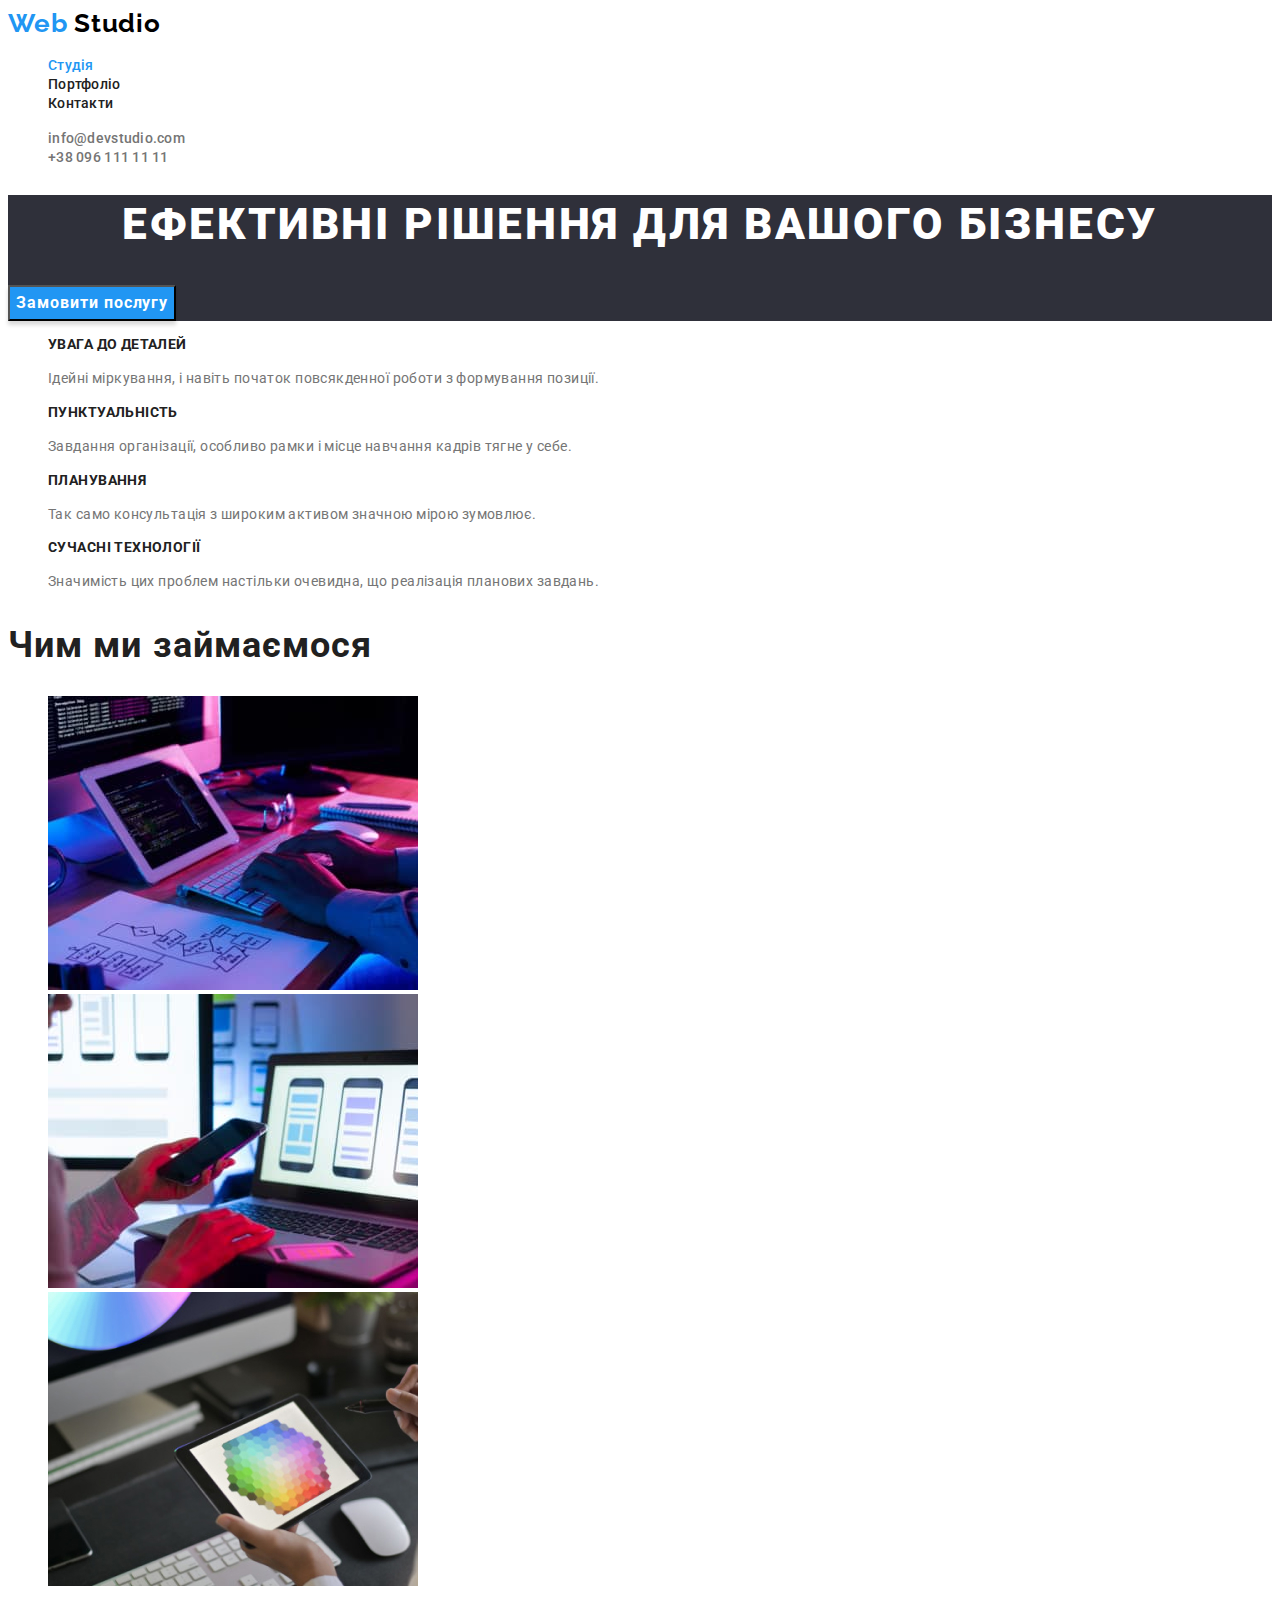
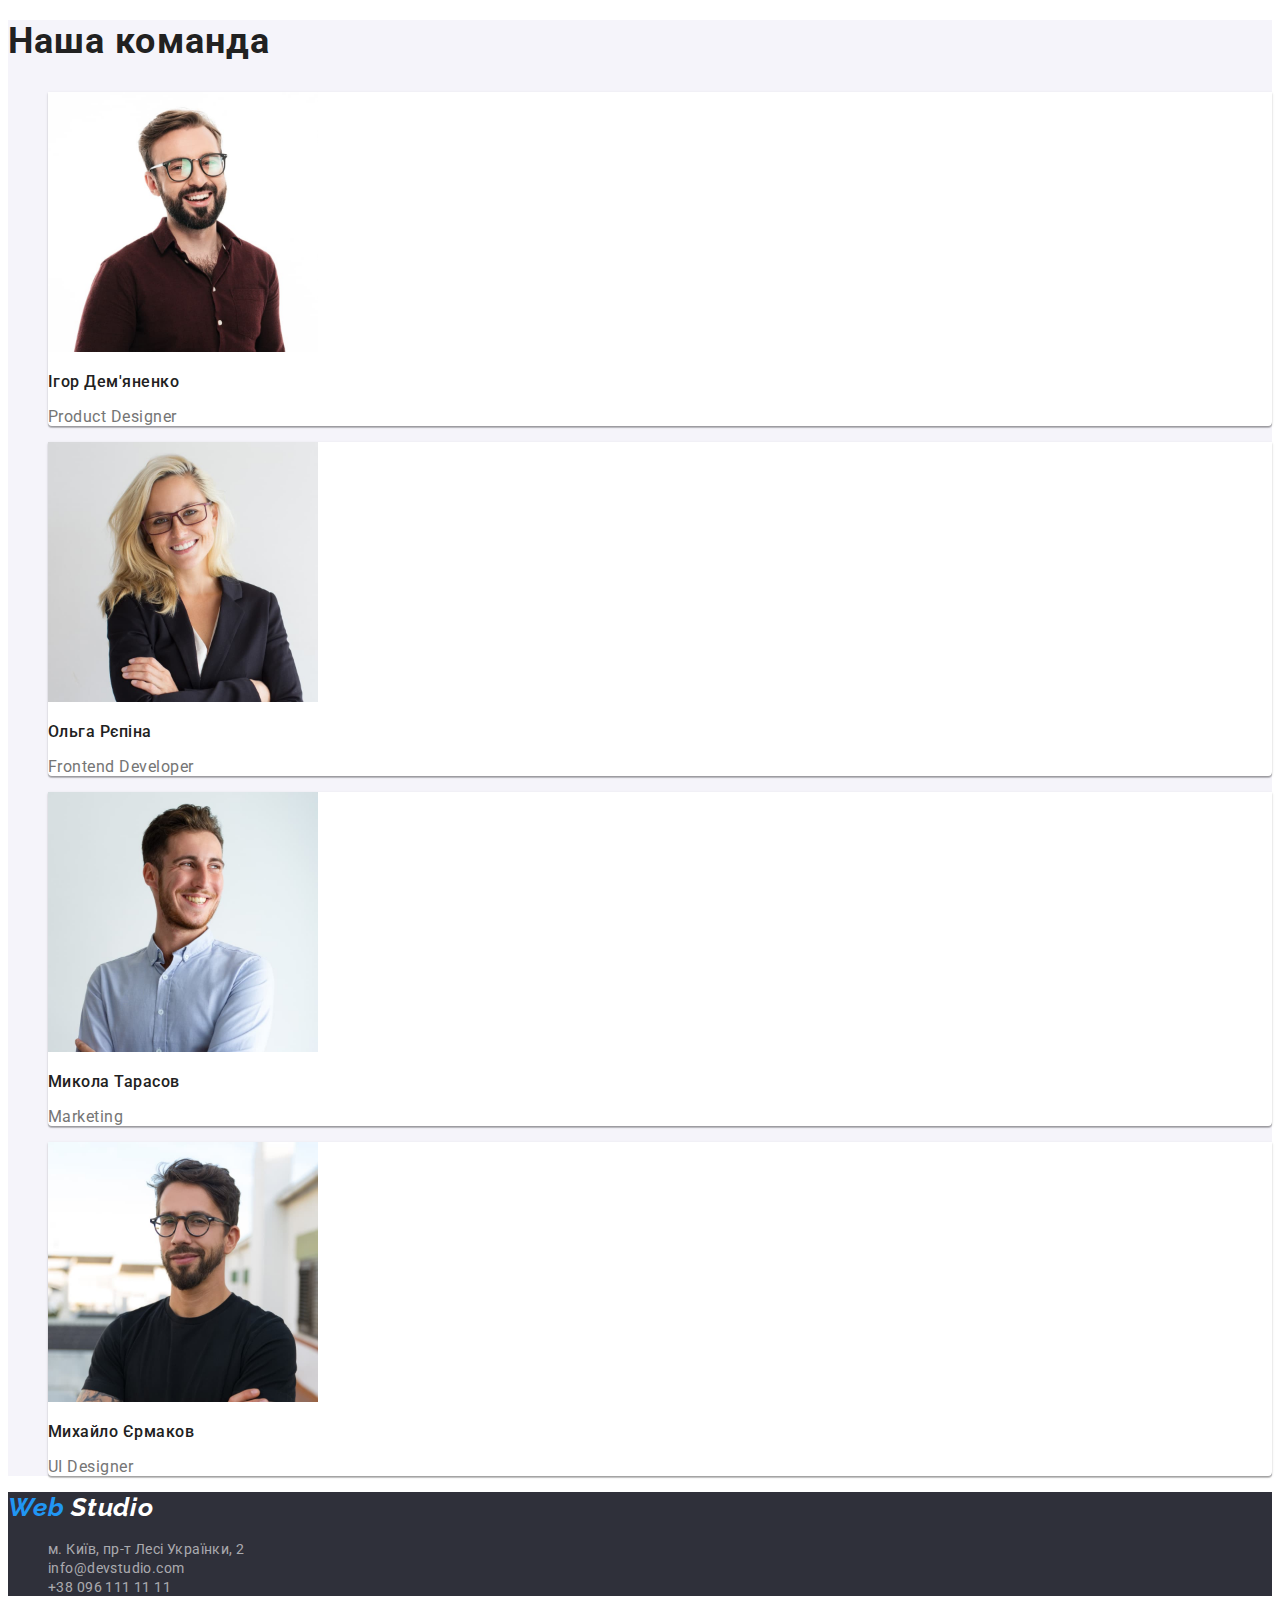
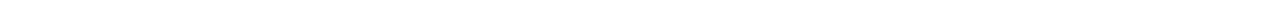
==== index.html @ 01e535b1 "Копіювання файлів із попереднього" ====
<!DOCTYPE html>
<html lang="uk">
  <head>
    <meta charset="UTF-8" />
    <meta http-equiv="X-UA-Compatible" content="IE=edge" />
    <meta name="viewport" content="width=device-width, initial-scale=1.0" />
    <title>WebStuio</title>
    <link rel="preconnect" href="https://fonts.googleapis.com" />
    <link rel="preconnect" href="https://fonts.gstatic.com" crossorigin />
    <link
      href="https://fonts.googleapis.com/css2?family=Raleway:wght@700&family=Roboto:wght@400;500;700;900&display=swap"
      rel="stylesheet"
    />
    <link rel="stylesheet" href="./css/styles.css" />
  </head>
  <body>
    <!--Шапка сайта-->
    <header>
      <a href="./index.html" class="header-logo link">
        <span class="header-logo-web">Web</span>
        <span class="header-logo-studio">Studio</span>
      </a>
      <nav>
        <ul class="site-nav">
          <li><a class="site-nav-link link current" href="./index.html">Студія</a></li>
          <li><a class="site-nav-link link" href="./portfolio.html">Портфоліо</a></li>
          <li><a class="site-nav-link link" href="#">Контакти</a></li>
        </ul>
      </nav>
      <ul class="contacts">
        <li>
          <a href="mailto:info@devstudio.com" class="header-contacts link">info@devstudio.com</a>
        </li>
        <li><a href="tel:+380961111111" class="header-contacts link">+38 096 111 11 11</a></li>
      </ul>
    </header>
    <main>
      <!-- Герой -->
      <section class="hero">
        <h1 class="hero-title">Ефективні рішення для вашого бізнесу</h1>
        <button type="button" class="button button-hero">Замовити послугу</button>
      </section>

      <section class="section feateure">
        <!--Особливості h2 -->
        <h2 class="section-title title-hide">Особливості</h2>
        <ul class="feateure-list">
          <li>
            <h3 class="feateure-title">УВАГА ДО ДЕТАЛЕЙ</h3>
            <p class="text">
              Ідейні міркування, і навіть початок повсякденної роботи з формування позиції.
            </p>
          </li>
          <li>
            <h3 class="feateure-title">ПУНКТУАЛЬНІСТЬ</h3>
            <p class="text">
              Завдання організації, особливо рамки і місце навчання кадрів тягне у себе.
            </p>
          </li>
          <li>
            <h3 class="feateure-title">ПЛАНУВАННЯ</h3>
            <p class="text">Так само консультація з широким активом значною мірою зумовлює.</p>
          </li>
          <li>
            <h3 class="feateure-title">СУЧАСНІ ТЕХНОЛОГІЇ</h3>
            <p class="text">
              Значимість цих проблем настільки очевидна, що реалізація планових завдань.
            </p>
          </li>
        </ul>
      </section>
      <section class="section work">
        <!--Чим ми займаємося-->
        <h2 class="section-title">Чим ми займаємося</h2>
        <ul class="work-list">
          <li>
            <a class="work-list-link link" href="#">
              <img
                src="./images/desktop-applications.jpg"
                alt="десктопні додатки"
                width="370"
                height="294"
              />
            </a>
          </li>
          <li>
            <a class="work-list-link link" href="#">
              <img
                src="./images/mobile-applications.jpg"
                alt="мобільні додатки"
                width="370"
                height="294"
              />
            </a>
          </li>
          <li>
            <a class="work-list-link link" href="#">
              <img
                src="./images/design-solutions.jpg"
                alt="дизайнерські рішення"
                width="370"
                height="294"
              />
            </a>
          </li>
        </ul>
      </section>
      <section class="section team">
        <!--Наша команда-->
        <h2 class="section-title">Наша команда</h2>
        <ul class="team-list">
          <li class="team-list-item">
            <a class="team-img link" href="#">
              <img src="./images/ihor.jpg" alt="Ігор Дем'яненко" width="270" height="260" />
            </a>
            <h3 class="team-title">Ігор Дем'яненко</h3>
            <p class="team-text" lang="en">Product Designer</p>
          </li>
          <li class="team-list-item">
            <a class="team-img link" href="#">
              <img src="./images/olga.jpg" alt="Ольга Рєпіна" width="270" height="260" />
            </a>
            <h3 class="team-title">Ольга Рєпіна</h3>
            <p class="team-text" lang="en">Frontend Developer</p>
          </li>
          <li class="team-list-item">
            <a class="team-img link" href="#">
              <img src="./images/mykola.jpg" alt="Микола Тарасов" width="270" height="260" />
            </a>
            <h3 class="team-title">Микола Тарасов</h3>
            <p class="team-text" lang="en">Marketing</p>
          </li>
          <li class="team-list-item">
            <a class="team-img link" href="#">
              <img src="./images/mukhail.jpg" alt="Михайло Єрмаков" width="270" height="260" />
            </a>
            <h3 class="team-title">Михайло Єрмаков</h3>
            <p class="team-text" lang="en">UI Designer</p>
          </li>
        </ul>
      </section>
    </main>
    <footer>
      <!--Підвал-->
      <address>
        <a href="/" class="footer-logo logo link">
          <span class="footer-logo-web">Web</span>
          <span class="footer-logo-studio">Studio</span>
        </a>
        <ul>
          <li>
            <a
              class="footer-address link"
              href="https://goo.gl/maps/bFHLWU3rUNsA4T5d9"
              target="_blank"
              rel="noopener noreferrer nofollow"
              >м. Київ, пр-т Лесі Українки, 2</a
            >
          </li>
          <li>
            <a class="footer-address link" href="mailto:info@devstudio.com">info@devstudio.com</a>
          </li>
          <li>
            <a class="footer-address link" href="tel:+380961111111">+38 096 111 11 11</a>
          </li>
        </ul>
      </address>
    </footer>
  </body>
</html>
---- css/styles.css ----
/* основний колір тексту  #212121 */
/* вторинний колір тексту #757575 */
/* колір білого тексту #FFFFFF */
/* наголос #2196F3 */
/* вторинний колір фону #F5F4FA */

:root {
  --primary-text-color: #212121;
  --title-text-color: #757575;
  --accent-color: #2196f3;
  --black: #000000;
  --background-white: #f5f4fa;
  --text-color-white: #ffffff;
  --background-hero: #2f303a;
  --footer-addres: rgba(255, 255, 255, 0.6);
}

body {
  color: var(--primary-text-color);
  font-family: Roboto, sans-serif;
}

.link {
  text-decoration: none;
}

ul {
  list-style: none;
}

/* logo */
.header-logo,
.logo {
  font-family: Raleway, sans-serif;
  font-weight: 700;
  font-size: 26px;
  line-height: 1.19;
  letter-spacing: 0.03em;
}
.header-logo-web,
.footer-logo-web {
  color: var(--accent-color);
}
.header-logo-studio {
  color: var(--black);
}
/* .header-logo:hover,
.header-logo:focus {
  color: var(--accent-color);
} */

/* site nav */
.site-nav-link {
  font-weight: 500;
  font-size: 14px;
  line-height: 1.14;
  letter-spacing: 0.02em;
  color: var(--primary-text-color);
}

.site-nav .link:hover,
.site-nav .link:focus {
  color: var(--accent-color);
}
.site-nav-link.link:current {
  color: var(--accent-color);
}
.site-nav .link.current {
  color: var(--accent-color);
}
.header-contacts {
  font-weight: 500;
  font-size: 14px;
  line-height: 1.14;
  letter-spacing: 0.02em;
  color: var(--title-text-color);
}

.header-contacts:hover,
.header-contacts:focus {
  color: var(--accent-color);
}

/* Портфоліо */

/* Фільтр */
.filter-button {
  background: var(--background-white);
  border-radius: 4px;
  border: none;
  font-size: 16px;
  line-height: 1.63;
  text-align: center;
  letter-spacing: 0.03em;
  cursor: pointer;
}

.filter-button:hover,
.filter-button:focus {
  background: var(--accent-color);
  color: var(--text-color-white);
}

.portfolio-list-title {
  font-size: 18px;
  line-height: 2;
  letter-spacing: 0.06em;

  color: var(--primary-text-color);
}
.portfolio-list-text {
  front-size: 16px;
  line-height: 1.88;
  letter-spacing: 0.03em;

  color: var(--title-text-color);
}

/* Hero */
.hero {
  background: #2f303a;
}
.hero-title {
  font-weight: 900;
  font-size: 44px;
  line-height: 1.36;
  text-align: center;
  letter-spacing: 0.06em;
  text-transform: uppercase;
  color: var(--text-color-white);
}
.button-hero {
  background: var(--accent-color);
  box-shadow: 0px 4px 4px rgba(0, 0, 0, 0.15);
  color: var(--text-color-white);
}
.button {
  font-family: inherit;
  font-weight: 700;
  font-size: 16px;
  line-height: 1.88;

  display: flex;
  align-items: center;
  text-align: center;
  letter-spacing: 0.06em;
  cursor: pointer;

  color: var(--text-color-white);
}

/* Section */
/* Feateures */
.title-hide {
  pointer-events: none;
  position: absolute;
  width: 1px;
  height: 1px;
  margin: -1px;
  border: 0;
  padding: 0;
  white-space: nowrap;
  clip-path: inset(100%);
  clip: rect(0 0 0 0);
  overflow: hidden;
}
.section-title {
  font-size: 36px;
  line-height: 1.17;
  letter-spacing: 0.03em;
}

.feateure-title {
  font-size: 14px;
  line-height: 1.14;
  letter-spacing: 0.03em;
  text-transform: uppercase;
}
.team {
  background: var(--background-white);
}
.team-list-item {
  background: var(--text-color-white);
  box-shadow: 0px 1px 3px rgba(0, 0, 0, 0.12), 0px 1px 1px rgba(0, 0, 0, 0.14),
    0px 2px 1px rgba(0, 0, 0, 0.2);
  border-radius: 0px 0px 4px 4px;
}

.text {
  font-size: 14px;
  line-height: 1.71;
  letter-spacing: 0.03em;
  color: var(--title-text-color);
}
/* Team */
.team-title {
  font-weight: 500;
  font-size: 16px;
  line-height: 1.19;
  letter-spacing: 0.03em;
}

.team-text {
  font-size: 16px;
  line-height: 1.19;
  letter-spacing: 0.03em;

  color: var(--title-text-color);
}

/* Footer */
footer {
  background: var(--background-hero);
}
/* Foter logo */
.footer-logo-studio {
  color: var(--text-color-white);
}

.footer-address {
  font-style: normal;
  font-size: 14px;
  line-height: 1.17;
  letter-spacing: 0.03em;
  color: var(--footer-addres);
}
.footer-address:hover,
.footer-address:focus {
  color: var(--text-color-white);
}
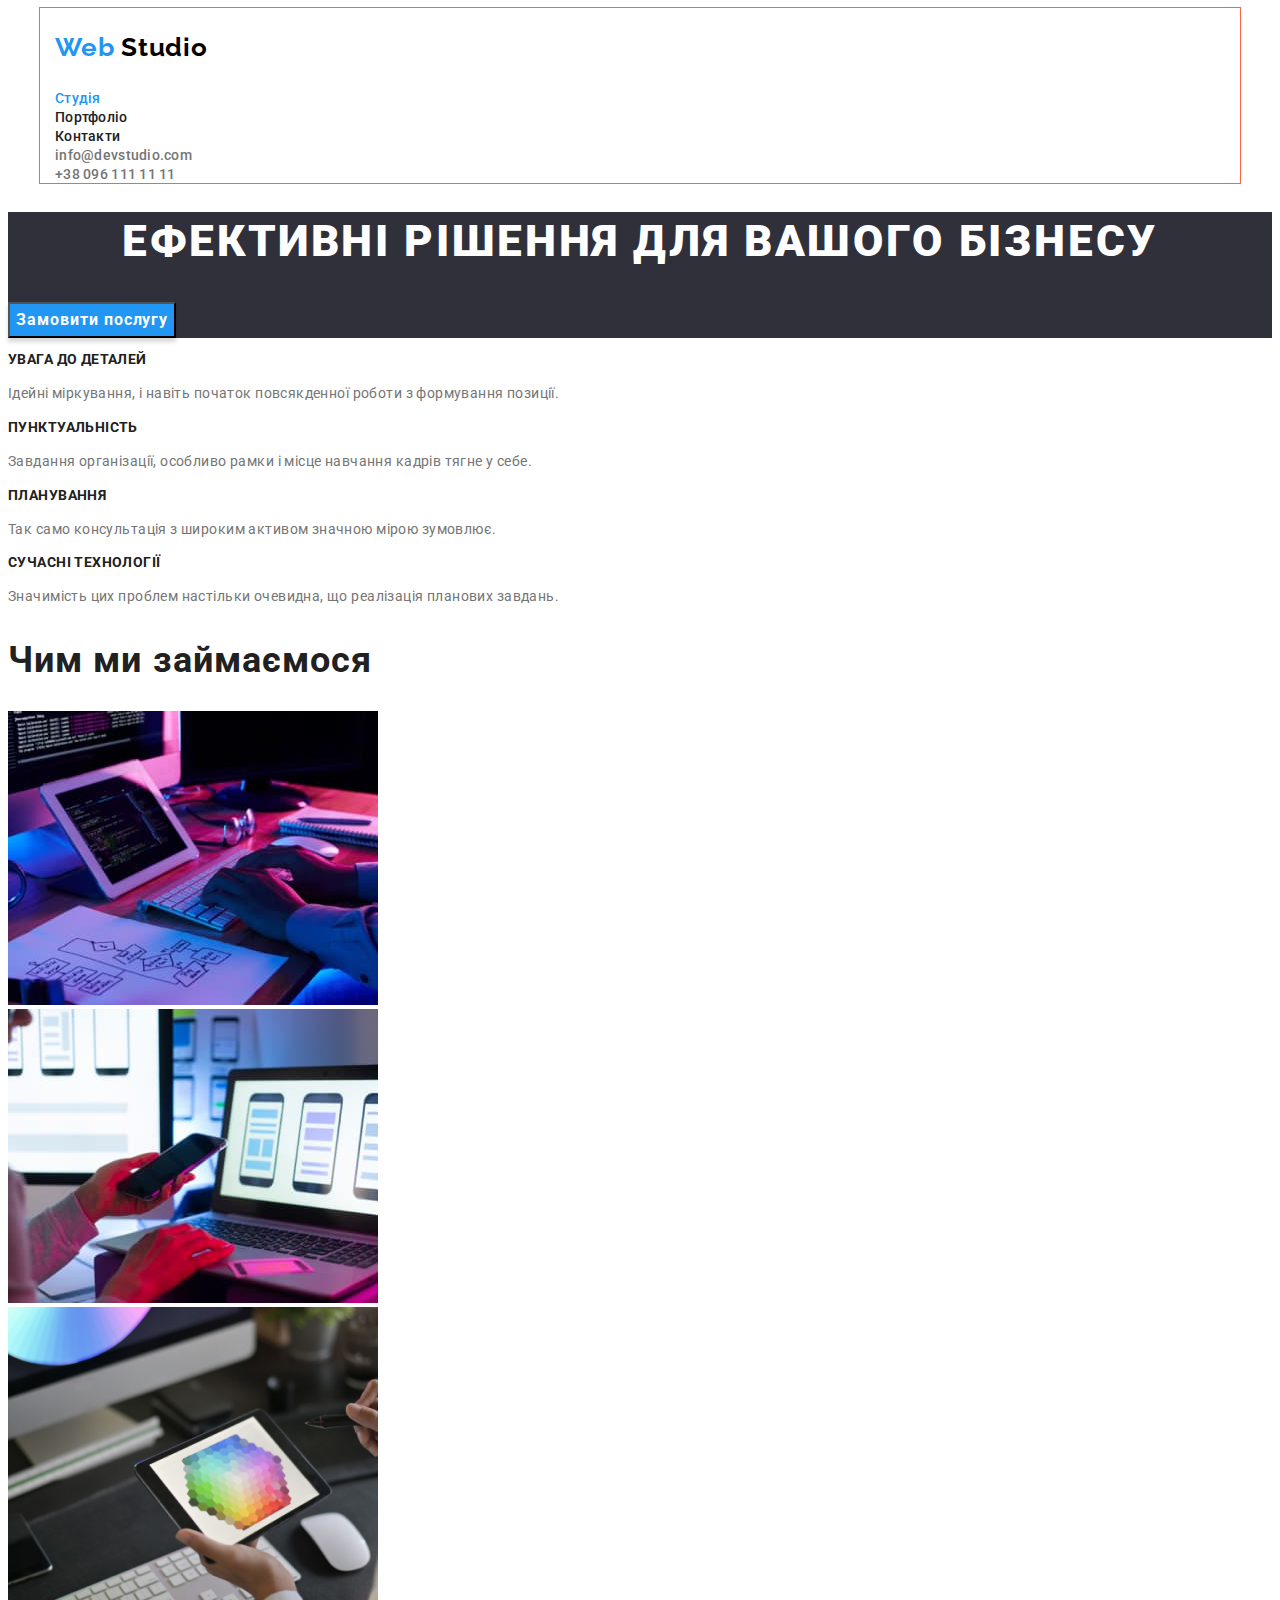
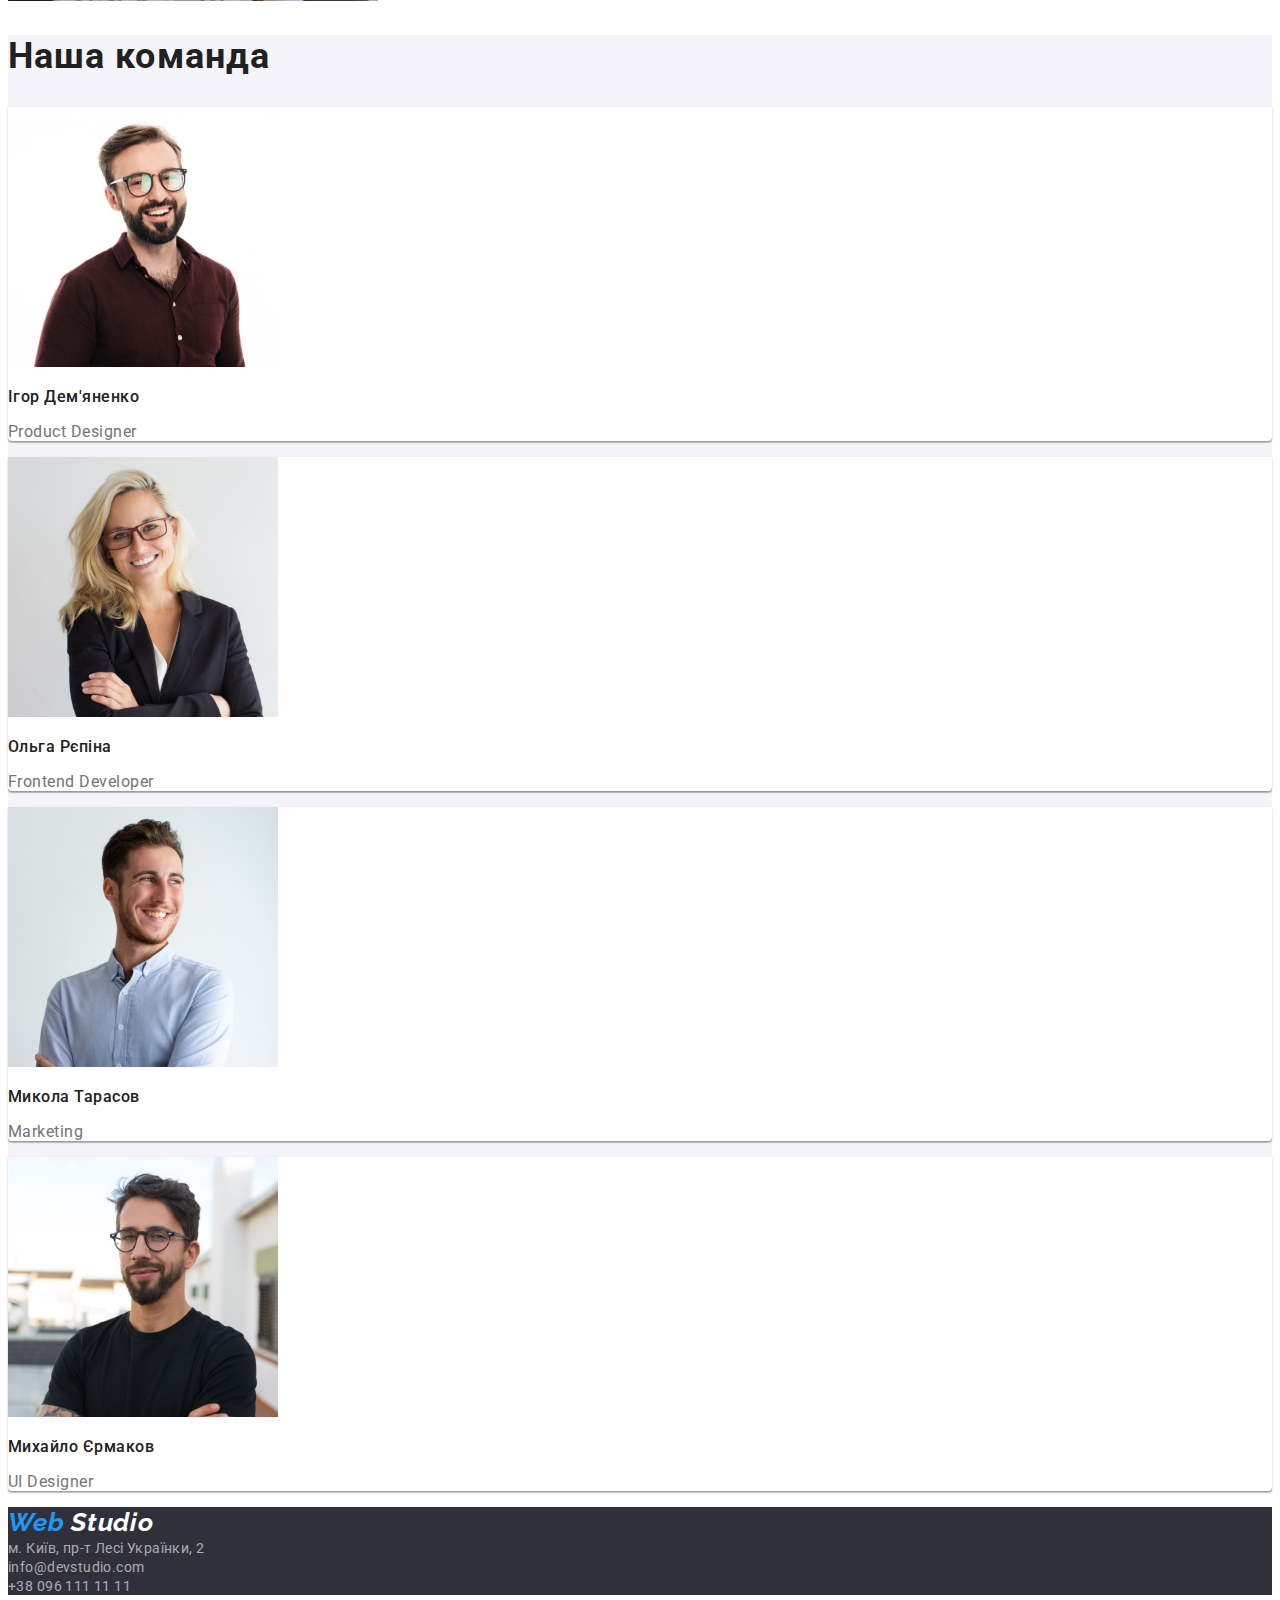
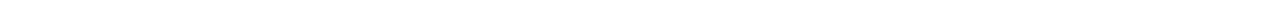
==== commit 5bc39b9a: "початок" ====
--- a/index.html
+++ b/index.html
@@ -11,28 +11,37 @@
       href="https://fonts.googleapis.com/css2?family=Raleway:wght@700&family=Roboto:wght@400;500;700;900&display=swap"
       rel="stylesheet"
     />
+    <link
+      rel="stylesheet"
+      href="https://cdnjs.cloudflare.com/ajax/libs/modern-normalize/1.1.0/modern-normalize.min.css"
+      integrity="sha512-wpPYUAdjBVSE4KJnH1VR1HeZfpl1ub8YT/NKx4PuQ5NmX2tKuGu6U/JRp5y+Y8XG2tV+wKQpNHVUX03MfMFn9Q=="
+      crossorigin="anonymous"
+      referrerpolicy="no-referrer"
+    />
     <link rel="stylesheet" href="./css/styles.css" />
   </head>
   <body>
     <!--Шапка сайта-->
     <header>
-      <a href="./index.html" class="header-logo link">
-        <span class="header-logo-web">Web</span>
-        <span class="header-logo-studio">Studio</span>
-      </a>
-      <nav>
-        <ul class="site-nav">
-          <li><a class="site-nav-link link current" href="./index.html">Студія</a></li>
-          <li><a class="site-nav-link link" href="./portfolio.html">Портфоліо</a></li>
-          <li><a class="site-nav-link link" href="#">Контакти</a></li>
+      <div class="container">
+        <a href="./index.html" class="header-logo link">
+          <span class="header-logo-web">Web</span>
+          <span class="header-logo-studio">Studio</span>
+        </a>
+        <nav>
+          <ul class="site-nav">
+            <li><a class="site-nav-link link current" href="./index.html">Студія</a></li>
+            <li><a class="site-nav-link link" href="./portfolio.html">Портфоліо</a></li>
+            <li><a class="site-nav-link link" href="#">Контакти</a></li>
+          </ul>
+        </nav>
+        <ul class="contacts">
+          <li>
+            <a href="mailto:info@devstudio.com" class="header-contacts link">info@devstudio.com</a>
+          </li>
+          <li><a href="tel:+380961111111" class="header-contacts link">+38 096 111 11 11</a></li>
         </ul>
-      </nav>
-      <ul class="contacts">
-        <li>
-          <a href="mailto:info@devstudio.com" class="header-contacts link">info@devstudio.com</a>
-        </li>
-        <li><a href="tel:+380961111111" class="header-contacts link">+38 096 111 11 11</a></li>
-      </ul>
+      </div>
     </header>
     <main>
       <!-- Герой -->
--- a/css/styles.css
+++ b/css/styles.css
@@ -19,16 +19,31 @@
   color: var(--primary-text-color);
   font-family: Roboto, sans-serif;
 }
+.container {
+  margin-left: auto;
+  margin-right: auto;
+  width: 1170px;
+  padding-left: 15px;
+  padding-right: 15px;
+  outline: 1px solid tomato;
+}
 
 .link {
   text-decoration: none;
 }
 
 ul {
+  padding: 0;
+  margin: 0;
   list-style: none;
 }
 
 /* logo */
+.header-logo {
+  display: inline-block;
+  margin-top: 24px;
+  margin-bottom: 25px;
+}
 .header-logo,
 .logo {
   font-family: Raleway, sans-serif;
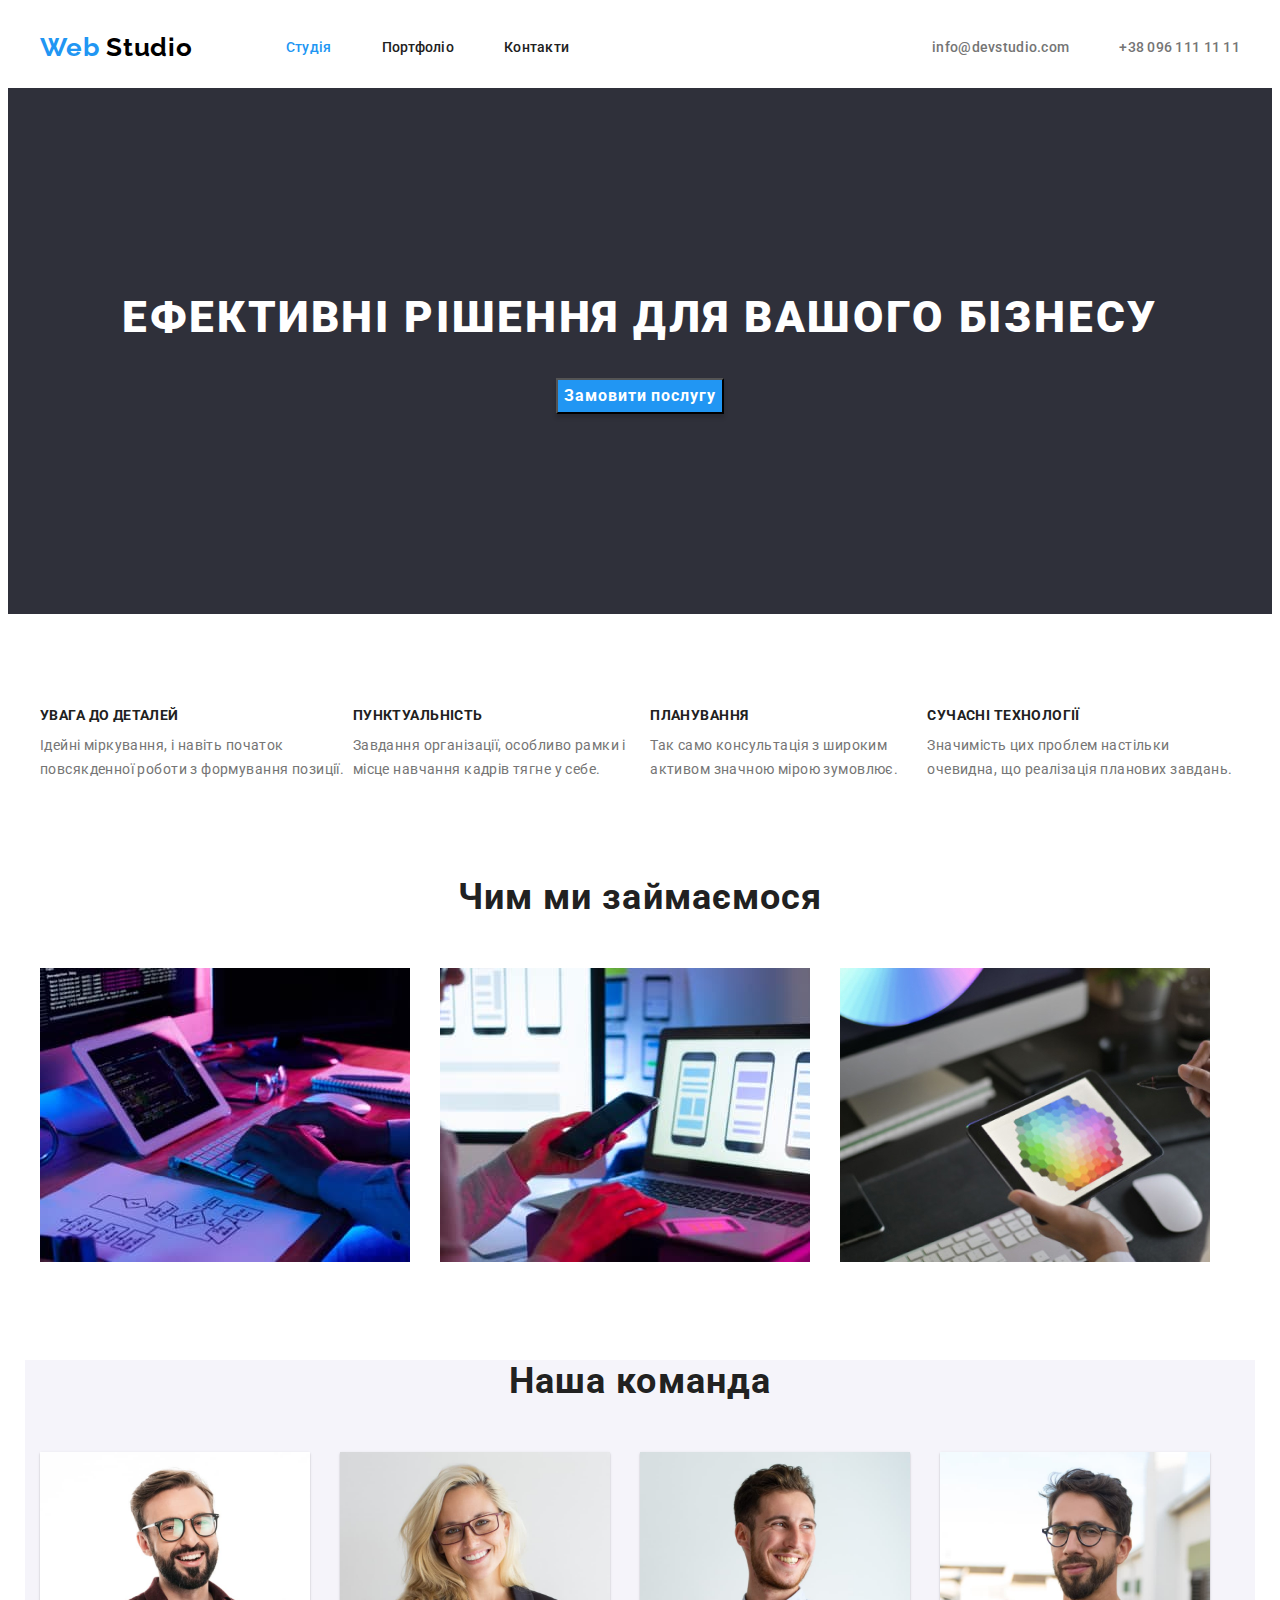
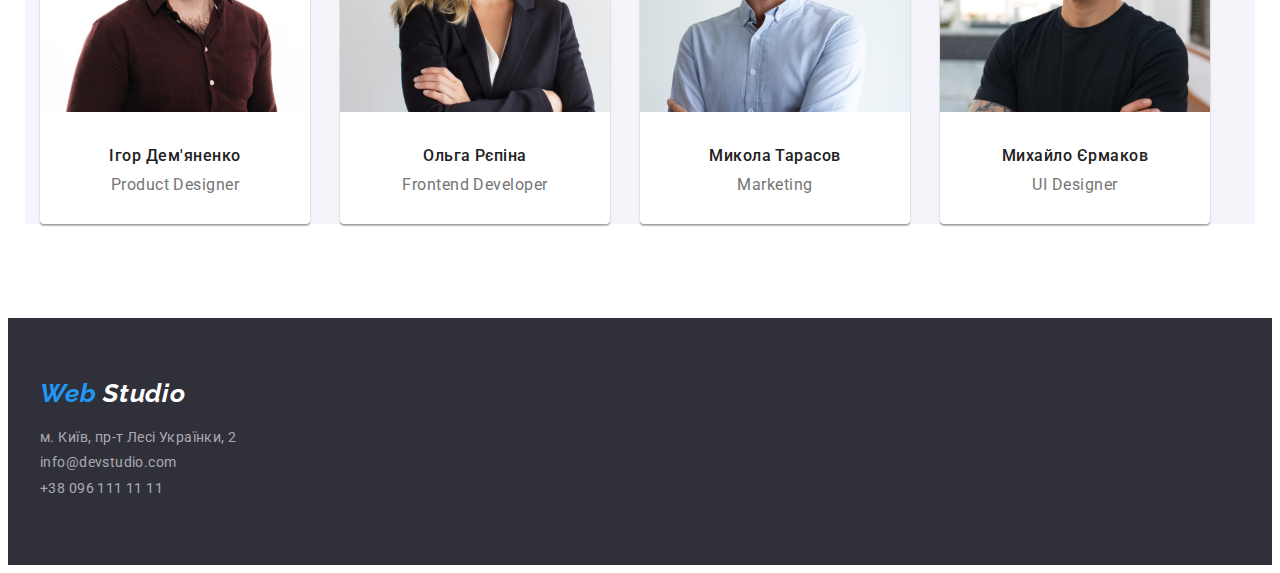
==== commit e889c9c5: "Flex" ====
--- a/index.html
+++ b/index.html
@@ -23,156 +23,172 @@
   <body>
     <!--Шапка сайта-->
     <header>
-      <div class="container">
+      <div class="container header-nav">
         <a href="./index.html" class="header-logo link">
           <span class="header-logo-web">Web</span>
           <span class="header-logo-studio">Studio</span>
         </a>
         <nav>
           <ul class="site-nav">
-            <li><a class="site-nav-link link current" href="./index.html">Студія</a></li>
-            <li><a class="site-nav-link link" href="./portfolio.html">Портфоліо</a></li>
-            <li><a class="site-nav-link link" href="#">Контакти</a></li>
+            <li class="item">
+              <a class="site-nav-link link current" href="./index.html">Студія</a>
+            </li>
+            <li class="item">
+              <a class="site-nav-link link" href="./portfolio.html">Портфоліо</a>
+            </li>
+            <li class="item"><a class="site-nav-link link" href="#">Контакти</a></li>
           </ul>
         </nav>
         <ul class="contacts">
-          <li>
+          <li class="item">
             <a href="mailto:info@devstudio.com" class="header-contacts link">info@devstudio.com</a>
           </li>
-          <li><a href="tel:+380961111111" class="header-contacts link">+38 096 111 11 11</a></li>
+          <li class="item">
+            <a href="tel:+380961111111" class="header-contacts link">+38 096 111 11 11</a>
+          </li>
         </ul>
       </div>
     </header>
     <main>
       <!-- Герой -->
       <section class="hero">
-        <h1 class="hero-title">Ефективні рішення для вашого бізнесу</h1>
-        <button type="button" class="button button-hero">Замовити послугу</button>
+        <div class="container">
+          <h1 class="hero-title">Ефективні рішення для вашого бізнесу</h1>
+          <button type="button" class="button button-hero">Замовити послугу</button>
+        </div>
       </section>
 
       <section class="section feateure">
-        <!--Особливості h2 -->
-        <h2 class="section-title title-hide">Особливості</h2>
-        <ul class="feateure-list">
-          <li>
-            <h3 class="feateure-title">УВАГА ДО ДЕТАЛЕЙ</h3>
-            <p class="text">
-              Ідейні міркування, і навіть початок повсякденної роботи з формування позиції.
-            </p>
-          </li>
-          <li>
-            <h3 class="feateure-title">ПУНКТУАЛЬНІСТЬ</h3>
-            <p class="text">
-              Завдання організації, особливо рамки і місце навчання кадрів тягне у себе.
-            </p>
-          </li>
-          <li>
-            <h3 class="feateure-title">ПЛАНУВАННЯ</h3>
-            <p class="text">Так само консультація з широким активом значною мірою зумовлює.</p>
-          </li>
-          <li>
-            <h3 class="feateure-title">СУЧАСНІ ТЕХНОЛОГІЇ</h3>
-            <p class="text">
-              Значимість цих проблем настільки очевидна, що реалізація планових завдань.
-            </p>
-          </li>
-        </ul>
+        <div class="container">
+          <!--Особливості h2 -->
+          <h2 class="section-title title-hide">Особливості</h2>
+          <ul class="feateure-list">
+            <li>
+              <h3 class="feateure-title">УВАГА ДО ДЕТАЛЕЙ</h3>
+              <p class="text">
+                Ідейні міркування, і навіть початок повсякденної роботи з формування позиції.
+              </p>
+            </li>
+            <li>
+              <h3 class="feateure-title">ПУНКТУАЛЬНІСТЬ</h3>
+              <p class="text">
+                Завдання організації, особливо рамки і місце навчання кадрів тягне у себе.
+              </p>
+            </li>
+            <li>
+              <h3 class="feateure-title">ПЛАНУВАННЯ</h3>
+              <p class="text">Так само консультація з широким активом значною мірою зумовлює.</p>
+            </li>
+            <li>
+              <h3 class="feateure-title">СУЧАСНІ ТЕХНОЛОГІЇ</h3>
+              <p class="text">
+                Значимість цих проблем настільки очевидна, що реалізація планових завдань.
+              </p>
+            </li>
+          </ul>
+        </div>
       </section>
       <section class="section work">
-        <!--Чим ми займаємося-->
-        <h2 class="section-title">Чим ми займаємося</h2>
-        <ul class="work-list">
-          <li>
-            <a class="work-list-link link" href="#">
-              <img
-                src="./images/desktop-applications.jpg"
-                alt="десктопні додатки"
-                width="370"
-                height="294"
-              />
-            </a>
-          </li>
-          <li>
-            <a class="work-list-link link" href="#">
-              <img
-                src="./images/mobile-applications.jpg"
-                alt="мобільні додатки"
-                width="370"
-                height="294"
-              />
-            </a>
-          </li>
-          <li>
-            <a class="work-list-link link" href="#">
-              <img
-                src="./images/design-solutions.jpg"
-                alt="дизайнерські рішення"
-                width="370"
-                height="294"
-              />
-            </a>
-          </li>
-        </ul>
+        <div class="container">
+          <!--Чим ми займаємося-->
+          <h2 class="section-title">Чим ми займаємося</h2>
+          <ul class="work-list">
+            <li class="item">
+              <a class="work-list-link link" href="#">
+                <img
+                  src="./images/desktop-applications.jpg"
+                  alt="десктопні додатки"
+                  width="370"
+                  height="294"
+                />
+              </a>
+            </li>
+            <li class="item">
+              <a class="work-list-link link" href="#">
+                <img
+                  src="./images/mobile-applications.jpg"
+                  alt="мобільні додатки"
+                  width="370"
+                  height="294"
+                />
+              </a>
+            </li>
+            <li class="item">
+              <a class="work-list-link link" href="#">
+                <img
+                  src="./images/design-solutions.jpg"
+                  alt="дизайнерські рішення"
+                  width="370"
+                  height="294"
+                />
+              </a>
+            </li>
+          </ul>
+        </div>
       </section>
-      <section class="section team">
-        <!--Наша команда-->
-        <h2 class="section-title">Наша команда</h2>
-        <ul class="team-list">
-          <li class="team-list-item">
-            <a class="team-img link" href="#">
-              <img src="./images/ihor.jpg" alt="Ігор Дем'яненко" width="270" height="260" />
-            </a>
-            <h3 class="team-title">Ігор Дем'яненко</h3>
-            <p class="team-text" lang="en">Product Designer</p>
-          </li>
-          <li class="team-list-item">
-            <a class="team-img link" href="#">
-              <img src="./images/olga.jpg" alt="Ольга Рєпіна" width="270" height="260" />
-            </a>
-            <h3 class="team-title">Ольга Рєпіна</h3>
-            <p class="team-text" lang="en">Frontend Developer</p>
-          </li>
-          <li class="team-list-item">
-            <a class="team-img link" href="#">
-              <img src="./images/mykola.jpg" alt="Микола Тарасов" width="270" height="260" />
-            </a>
-            <h3 class="team-title">Микола Тарасов</h3>
-            <p class="team-text" lang="en">Marketing</p>
-          </li>
-          <li class="team-list-item">
-            <a class="team-img link" href="#">
-              <img src="./images/mukhail.jpg" alt="Михайло Єрмаков" width="270" height="260" />
-            </a>
-            <h3 class="team-title">Михайло Єрмаков</h3>
-            <p class="team-text" lang="en">UI Designer</p>
-          </li>
-        </ul>
+      <section class="section">
+        <div class="container team">
+          <!--Наша команда-->
+          <h2 class="section-title">Наша команда</h2>
+          <ul class="team-list">
+            <li class="team-list-item">
+              <a class="team-img link" href="#">
+                <img src="./images/ihor.jpg" alt="Ігор Дем'яненко" width="270" height="260" />
+              </a>
+              <h3 class="team-title">Ігор Дем'яненко</h3>
+              <p class="team-text" lang="en">Product Designer</p>
+            </li>
+            <li class="team-list-item">
+              <a class="team-img link" href="#">
+                <img src="./images/olga.jpg" alt="Ольга Рєпіна" width="270" height="260" />
+              </a>
+              <h3 class="team-title">Ольга Рєпіна</h3>
+              <p class="team-text" lang="en">Frontend Developer</p>
+            </li>
+            <li class="team-list-item">
+              <a class="team-img link" href="#">
+                <img src="./images/mykola.jpg" alt="Микола Тарасов" width="270" height="260" />
+              </a>
+              <h3 class="team-title">Микола Тарасов</h3>
+              <p class="team-text" lang="en">Marketing</p>
+            </li>
+            <li class="team-list-item">
+              <a class="team-img link" href="#">
+                <img src="./images/mukhail.jpg" alt="Михайло Єрмаков" width="270" height="260" />
+              </a>
+              <h3 class="team-title">Михайло Єрмаков</h3>
+              <p class="team-text" lang="en">UI Designer</p>
+            </li>
+          </ul>
+        </div>
       </section>
     </main>
     <footer>
       <!--Підвал-->
       <address>
-        <a href="/" class="footer-logo logo link">
-          <span class="footer-logo-web">Web</span>
-          <span class="footer-logo-studio">Studio</span>
-        </a>
-        <ul>
-          <li>
-            <a
-              class="footer-address link"
-              href="https://goo.gl/maps/bFHLWU3rUNsA4T5d9"
-              target="_blank"
-              rel="noopener noreferrer nofollow"
-              >м. Київ, пр-т Лесі Українки, 2</a
-            >
-          </li>
-          <li>
-            <a class="footer-address link" href="mailto:info@devstudio.com">info@devstudio.com</a>
-          </li>
-          <li>
-            <a class="footer-address link" href="tel:+380961111111">+38 096 111 11 11</a>
-          </li>
-        </ul>
+        <div class="container">
+          <a href="/" class="footer-logo logo link">
+            <span class="footer-logo-web">Web</span>
+            <span class="footer-logo-studio">Studio</span>
+          </a>
+          <ul class="footer-address-list">
+            <li class="item">
+              <a
+                class="footer-address link"
+                href="https://goo.gl/maps/bFHLWU3rUNsA4T5d9"
+                target="_blank"
+                rel="noopener noreferrer nofollow"
+                >м. Київ, пр-т Лесі Українки, 2</a
+              >
+            </li>
+            <li class="item">
+              <a class="footer-address link" href="mailto:info@devstudio.com">info@devstudio.com</a>
+            </li>
+            <li class="item">
+              <a class="footer-address link" href="tel:+380961111111">+38 096 111 11 11</a>
+            </li>
+          </ul>
+        </div>
       </address>
     </footer>
   </body>
--- a/css/styles.css
+++ b/css/styles.css
@@ -22,22 +22,34 @@
 .container {
   margin-left: auto;
   margin-right: auto;
-  width: 1170px;
+  width: 1200px;
   padding-left: 15px;
   padding-right: 15px;
-  outline: 1px solid tomato;
 }
 
 .link {
   text-decoration: none;
 }
-
+h1,
+h2,
+h3,
+h4,
+h5,
+h6,
+p {
+  padding: 0;
+  margin: 0;
+}
 ul {
   padding: 0;
   margin: 0;
   list-style: none;
 }
-
+/* header-nav */
+.header-nav {
+  display: flex;
+  align-items: center;
+}
 /* logo */
 .header-logo {
   display: inline-block;
@@ -66,13 +78,27 @@
 
 /* site nav */
 .site-nav-link {
+  display: block;
+  padding-top: 32px;
+  padding-bottom: 32px;
+
   font-weight: 500;
   font-size: 14px;
   line-height: 1.14;
   letter-spacing: 0.02em;
+
   color: var(--primary-text-color);
 }
-
+.site-nav {
+  margin-left: 93px;
+  display: flex;
+}
+.site-nav .item:not(:last-child) {
+  margin-right: 50px;
+}
+.site-nav .item:last-child {
+  margin-left: 0;
+}
 .site-nav .link:hover,
 .site-nav .link:focus {
   color: var(--accent-color);
@@ -83,12 +109,24 @@
 .site-nav .link.current {
   color: var(--accent-color);
 }
+/* contacts */
+.contacts {
+  margin-left: auto;
+  display: flex;
+}
+.contacts .item + .item {
+  margin-left: 50px;
+}
 .header-contacts {
+  display: block;
+  padding-top: 32px;
+  padding-bottom: 32px;
+
+  color: var(--title-text-color);
   font-weight: 500;
   font-size: 14px;
   line-height: 1.14;
   letter-spacing: 0.02em;
-  color: var(--title-text-color);
 }
 
 .header-contacts:hover,
@@ -96,55 +134,27 @@
   color: var(--accent-color);
 }
 
-/* Портфоліо */
-
-/* Фільтр */
-.filter-button {
-  background: var(--background-white);
-  border-radius: 4px;
-  border: none;
-  font-size: 16px;
-  line-height: 1.63;
-  text-align: center;
-  letter-spacing: 0.03em;
-  cursor: pointer;
-}
-
-.filter-button:hover,
-.filter-button:focus {
-  background: var(--accent-color);
-  color: var(--text-color-white);
-}
-
-.portfolio-list-title {
-  font-size: 18px;
-  line-height: 2;
-  letter-spacing: 0.06em;
-
-  color: var(--primary-text-color);
-}
-.portfolio-list-text {
-  front-size: 16px;
-  line-height: 1.88;
-  letter-spacing: 0.03em;
-
-  color: var(--title-text-color);
-}
-
 /* Hero */
 .hero {
+  margin-bottom: 94px;
+  text-align: center;
   background: #2f303a;
 }
 .hero-title {
+  padding-top: 200px;
+  margin-bottom: 30px;
+
+  color: var(--text-color-white);
+
   font-weight: 900;
   font-size: 44px;
   line-height: 1.36;
-  text-align: center;
+
   letter-spacing: 0.06em;
   text-transform: uppercase;
-  color: var(--text-color-white);
 }
 .button-hero {
+  margin-bottom: 200px;
   background: var(--accent-color);
   box-shadow: 0px 4px 4px rgba(0, 0, 0, 0.15);
   color: var(--text-color-white);
@@ -155,7 +165,6 @@
   font-size: 16px;
   line-height: 1.88;
 
-  display: flex;
   align-items: center;
   text-align: center;
   letter-spacing: 0.06em;
@@ -166,6 +175,9 @@
 
 /* Section */
 /* Feateures */
+.feateure {
+  margin-bottom: 94px;
+}
 .title-hide {
   pointer-events: none;
   position: absolute;
@@ -179,13 +191,19 @@
   clip: rect(0 0 0 0);
   overflow: hidden;
 }
+.feateure-list {
+  display: flex;
+}
 .section-title {
+  text-align: center;
+  margin-bottom: 50px;
   font-size: 36px;
   line-height: 1.17;
   letter-spacing: 0.03em;
 }
 
 .feateure-title {
+  margin-bottom: 10px;
   font-size: 14px;
   line-height: 1.14;
   letter-spacing: 0.03em;
@@ -193,22 +211,41 @@
 }
 .team {
   background: var(--background-white);
+  margin-bottom: 94px;
+}
+.team-list {
+  display: flex;
 }
 .team-list-item {
+  text-align: center;
+  margin-right: 30px;
   background: var(--text-color-white);
   box-shadow: 0px 1px 3px rgba(0, 0, 0, 0.12), 0px 1px 1px rgba(0, 0, 0, 0.14),
     0px 2px 1px rgba(0, 0, 0, 0.2);
   border-radius: 0px 0px 4px 4px;
 }
+.team-title {
+}
 
 .text {
   font-size: 14px;
   line-height: 1.71;
   letter-spacing: 0.03em;
   color: var(--title-text-color);
+}
+/* Work */
+.work {
+  margin-bottom: 94px;
+}
+.work-list {
+  display: flex;
+}
+.work-list .item:not(:last-child) {
+  margin-right: 30px;
 }
 /* Team */
 .team-title {
+  margin-top: 30px;
   font-weight: 500;
   font-size: 16px;
   line-height: 1.19;
@@ -216,8 +253,76 @@
 }
 
 .team-text {
+  margin-top: 10px;
+  margin-bottom: 30px;
   font-size: 16px;
   line-height: 1.19;
+  letter-spacing: 0.03em;
+
+  color: var(--title-text-color);
+}
+/* Портфоліо */
+
+/* Фільтр */
+.filtr-nav {
+  display: flex;
+  justify-content: center;
+  margin-bottom: 50px;
+  margin-top: 63px;
+}
+
+.filter-button {
+  background: var(--background-white);
+  border-radius: 4px;
+  border: none;
+  font-size: 16px;
+  line-height: 1.63;
+  text-align: center;
+  letter-spacing: 0.03em;
+  cursor: pointer;
+}
+
+.filter-button:hover,
+.filter-button:focus {
+  background: var(--accent-color);
+  color: var(--text-color-white);
+}
+.portfolio-list {
+  display: flex;
+  flex-wrap: wrap;
+}
+.portfolio-element {
+  width: 370px;
+  margin-right: 30px;
+  margin-bottom: 30px;
+  border: var(--title-text-color);
+  box-sizing: border-box;
+  border: 1px solid #eeeeee;
+}
+.portfolio-element:nth-child(3n) {
+  margin-right: 0px;
+}
+.portfolio-element:nth-child(-n + 3) {
+  margin-bottom: 0;
+}
+
+.portfolio-list-title {
+  margin-top: 20px;
+  margin-left: 24px;
+  margin-right: 24px;
+  font-size: 18px;
+  line-height: 2;
+  letter-spacing: 0.06em;
+
+  color: var(--primary-text-color);
+}
+.portfolio-list-text {
+  margin-top: 4px;
+  margin-bottom: 20px;
+  margin-left: 24px;
+  margin-right: 24px;
+  font-size: 16px;
+  line-height: 1.88;
   letter-spacing: 0.03em;
 
   color: var(--title-text-color);
@@ -228,16 +333,29 @@
   background: var(--background-hero);
 }
 /* Foter logo */
+.footer-logo {
+  display: inline-block;
+  padding-top: 60px;
+  padding-bottom: 20px;
+}
 .footer-logo-studio {
   color: var(--text-color-white);
 }
 
 .footer-address {
+  display: block;
+  padding-bottom: 9px;
   font-style: normal;
   font-size: 14px;
   line-height: 1.17;
   letter-spacing: 0.03em;
   color: var(--footer-addres);
+}
+/* .footer-address:last-child {
+  padding-bottom: 0px;
+} */
+.footer-address-list .item:last-child {
+  padding-bottom: 60px;
 }
 .footer-address:hover,
 .footer-address:focus {
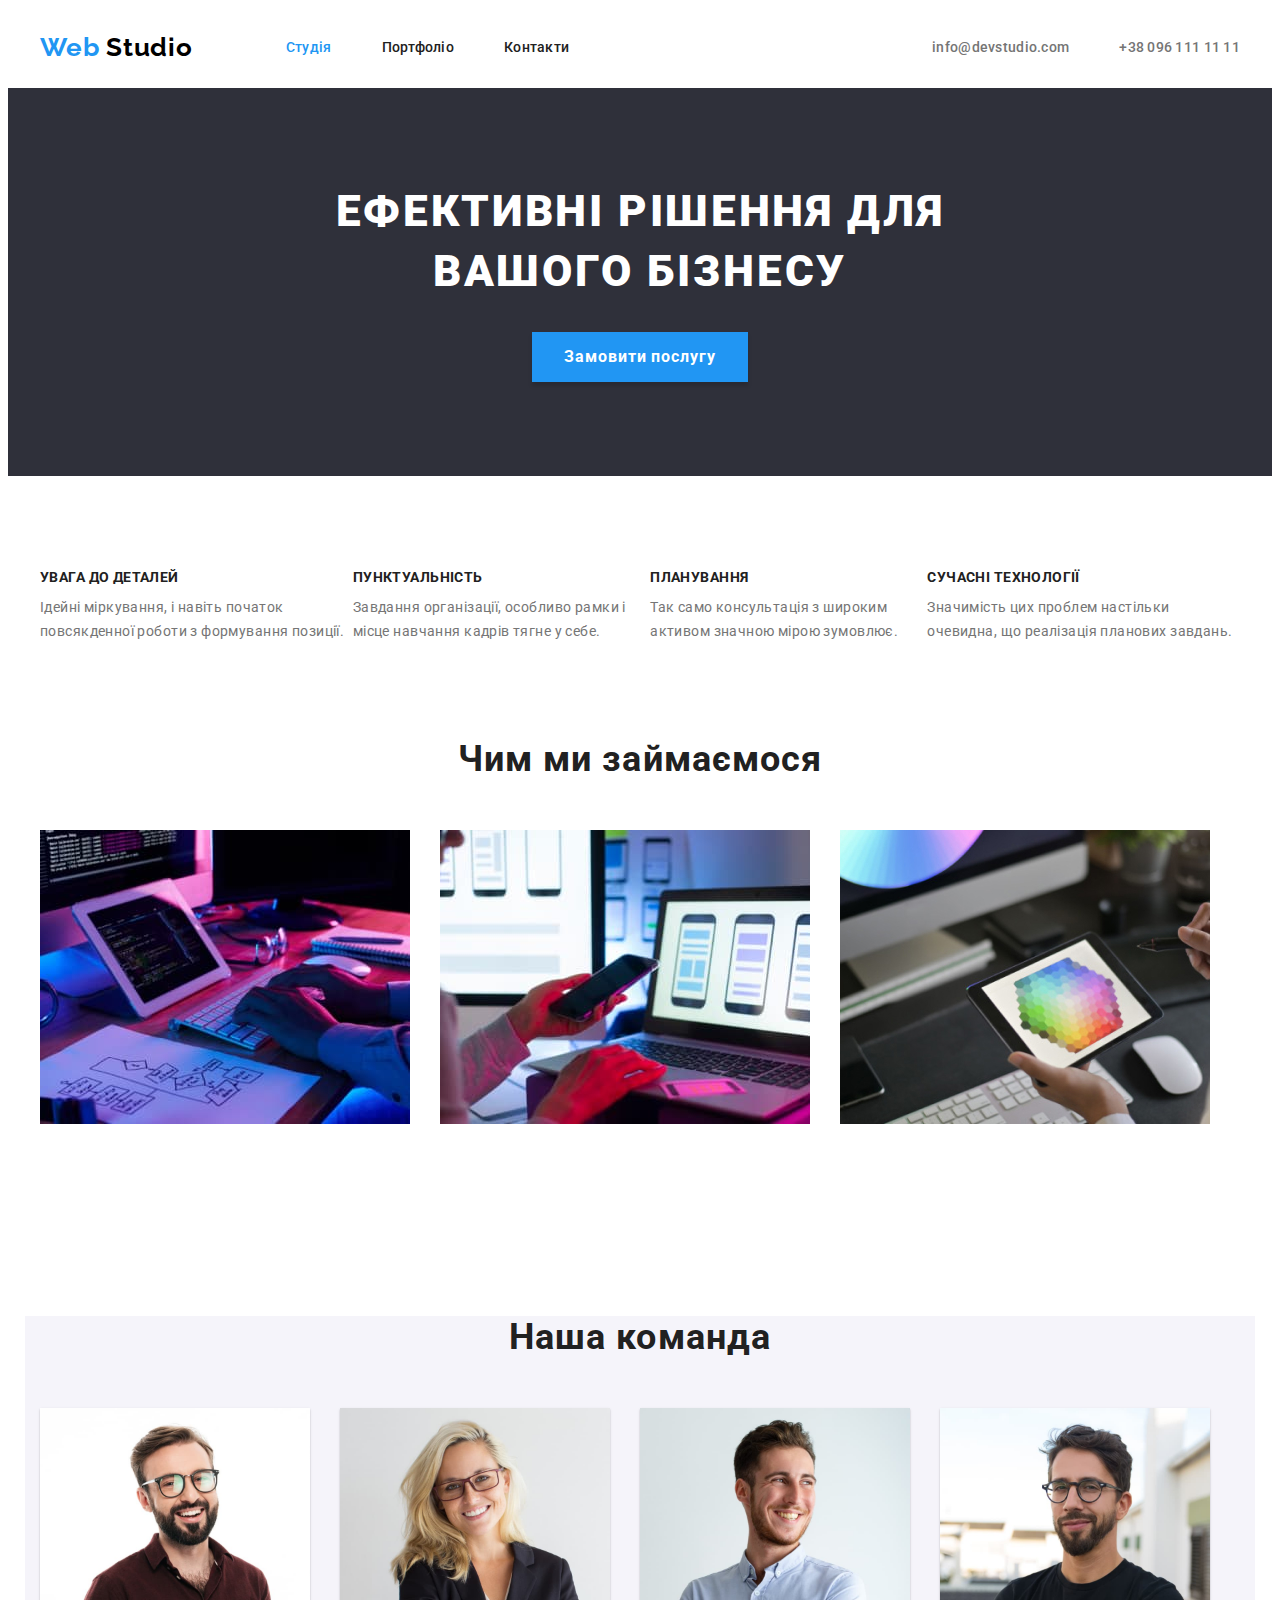
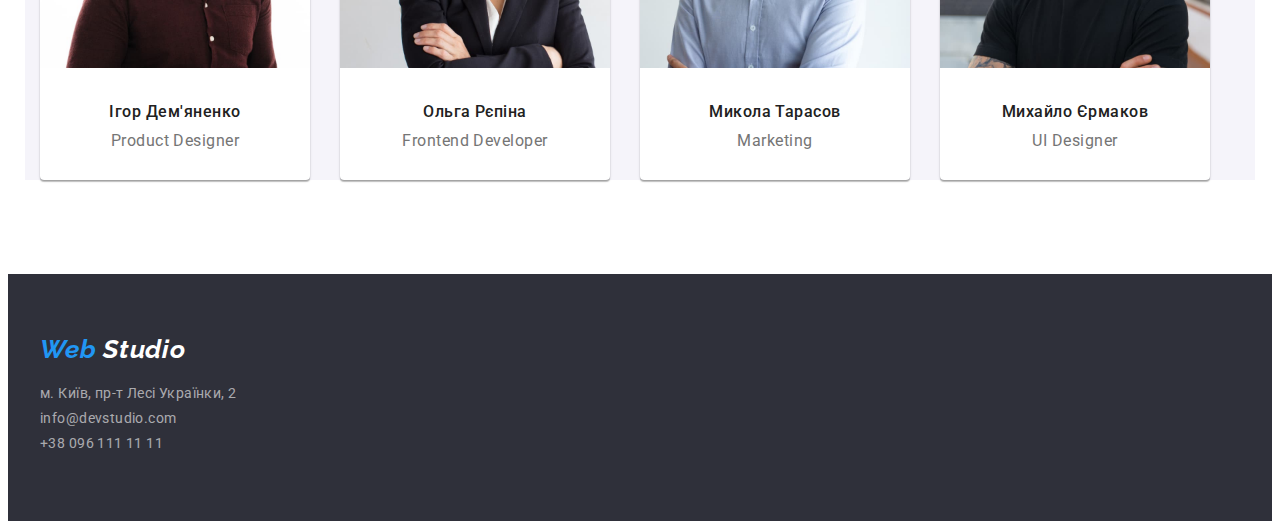
==== commit f5f442e7: "Виправи класи для секцій" ====
--- a/index.html
+++ b/index.html
@@ -51,7 +51,7 @@
     </header>
     <main>
       <!-- Герой -->
-      <section class="hero">
+      <section class="section hero">
         <div class="container">
           <h1 class="hero-title">Ефективні рішення для вашого бізнесу</h1>
           <button type="button" class="button button-hero">Замовити послугу</button>
--- a/css/styles.css
+++ b/css/styles.css
@@ -20,11 +20,9 @@
   font-family: Roboto, sans-serif;
 }
 .container {
-  margin-left: auto;
-  margin-right: auto;
-  width: 1200px;
-  padding-left: 15px;
-  padding-right: 15px;
+  max-width: 1200px;
+  margin: 0 auto;
+  padding: 0 15px;
 }
 
 .link {
@@ -53,8 +51,7 @@
 /* logo */
 .header-logo {
   display: inline-block;
-  margin-top: 24px;
-  margin-bottom: 25px;
+  margin: 24px 0 25px;
 }
 .header-logo,
 .logo {
@@ -79,8 +76,7 @@
 /* site nav */
 .site-nav-link {
   display: block;
-  padding-top: 32px;
-  padding-bottom: 32px;
+  padding: 32px 0;
 
   font-weight: 500;
   font-size: 14px;
@@ -119,8 +115,7 @@
 }
 .header-contacts {
   display: block;
-  padding-top: 32px;
-  padding-bottom: 32px;
+  padding: 32px 0;
 
   color: var(--title-text-color);
   font-weight: 500;
@@ -136,13 +131,13 @@
 
 /* Hero */
 .hero {
-  margin-bottom: 94px;
+  padding: 200px 0;
   text-align: center;
   background: #2f303a;
 }
 .hero-title {
-  padding-top: 200px;
-  margin-bottom: 30px;
+  max-width: 696px;
+  margin: 0 auto 30px;
 
   color: var(--text-color-white);
 
@@ -154,10 +149,11 @@
   text-transform: uppercase;
 }
 .button-hero {
-  margin-bottom: 200px;
+  padding: 10px 32px;
   background: var(--accent-color);
   box-shadow: 0px 4px 4px rgba(0, 0, 0, 0.15);
   color: var(--text-color-white);
+  border: none;
 }
 .button {
   font-family: inherit;
@@ -174,9 +170,12 @@
 }
 
 /* Section */
+.section {
+  padding: 94px 0;
+}
 /* Feateures */
 .feateure {
-  margin-bottom: 94px;
+  padding-bottom: 0;
 }
 .title-hide {
   pointer-events: none;
@@ -209,9 +208,19 @@
   letter-spacing: 0.03em;
   text-transform: uppercase;
 }
+/* Work */
+.work {
+}
+.work-list {
+  display: flex;
+}
+.work-list .item:not(:last-child) {
+  margin-right: 30px;
+}
+
+/* Team */
 .team {
   background: var(--background-white);
-  margin-bottom: 94px;
 }
 .team-list {
   display: flex;
@@ -233,17 +242,7 @@
   letter-spacing: 0.03em;
   color: var(--title-text-color);
 }
-/* Work */
-.work {
-  margin-bottom: 94px;
-}
-.work-list {
-  display: flex;
-}
-.work-list .item:not(:last-child) {
-  margin-right: 30px;
-}
-/* Team */
+
 .team-title {
   margin-top: 30px;
   font-weight: 500;
@@ -253,8 +252,7 @@
 }
 
 .team-text {
-  margin-top: 10px;
-  margin-bottom: 30px;
+  margin: 10px 0 30px;
   font-size: 16px;
   line-height: 1.19;
   letter-spacing: 0.03em;
@@ -268,7 +266,7 @@
   display: flex;
   justify-content: center;
   margin-bottom: 50px;
-  margin-top: 63px;
+  gap: 8px;
 }
 
 .filter-button {
@@ -280,6 +278,7 @@
   text-align: center;
   letter-spacing: 0.03em;
   cursor: pointer;
+  padding: 6px 22px;
 }
 
 .filter-button:hover,
@@ -290,26 +289,18 @@
 .portfolio-list {
   display: flex;
   flex-wrap: wrap;
+  gap: 30px;
 }
 .portfolio-element {
   width: 370px;
-  margin-right: 30px;
-  margin-bottom: 30px;
   border: var(--title-text-color);
   box-sizing: border-box;
   border: 1px solid #eeeeee;
 }
-.portfolio-element:nth-child(3n) {
-  margin-right: 0px;
-}
-.portfolio-element:nth-child(-n + 3) {
-  margin-bottom: 0;
-}
-
+.portfolio-name {
+  padding: 20px 24px;
+}
 .portfolio-list-title {
-  margin-top: 20px;
-  margin-left: 24px;
-  margin-right: 24px;
   font-size: 18px;
   line-height: 2;
   letter-spacing: 0.06em;
@@ -318,13 +309,9 @@
 }
 .portfolio-list-text {
   margin-top: 4px;
-  margin-bottom: 20px;
-  margin-left: 24px;
-  margin-right: 24px;
   font-size: 16px;
   line-height: 1.88;
   letter-spacing: 0.03em;
-
   color: var(--title-text-color);
 }
 
@@ -332,11 +319,10 @@
 footer {
   background: var(--background-hero);
 }
-/* Foter logo */
+/* Footer logo */
 .footer-logo {
   display: inline-block;
-  padding-top: 60px;
-  padding-bottom: 20px;
+  padding: 60px 0 20px;
 }
 .footer-logo-studio {
   color: var(--text-color-white);
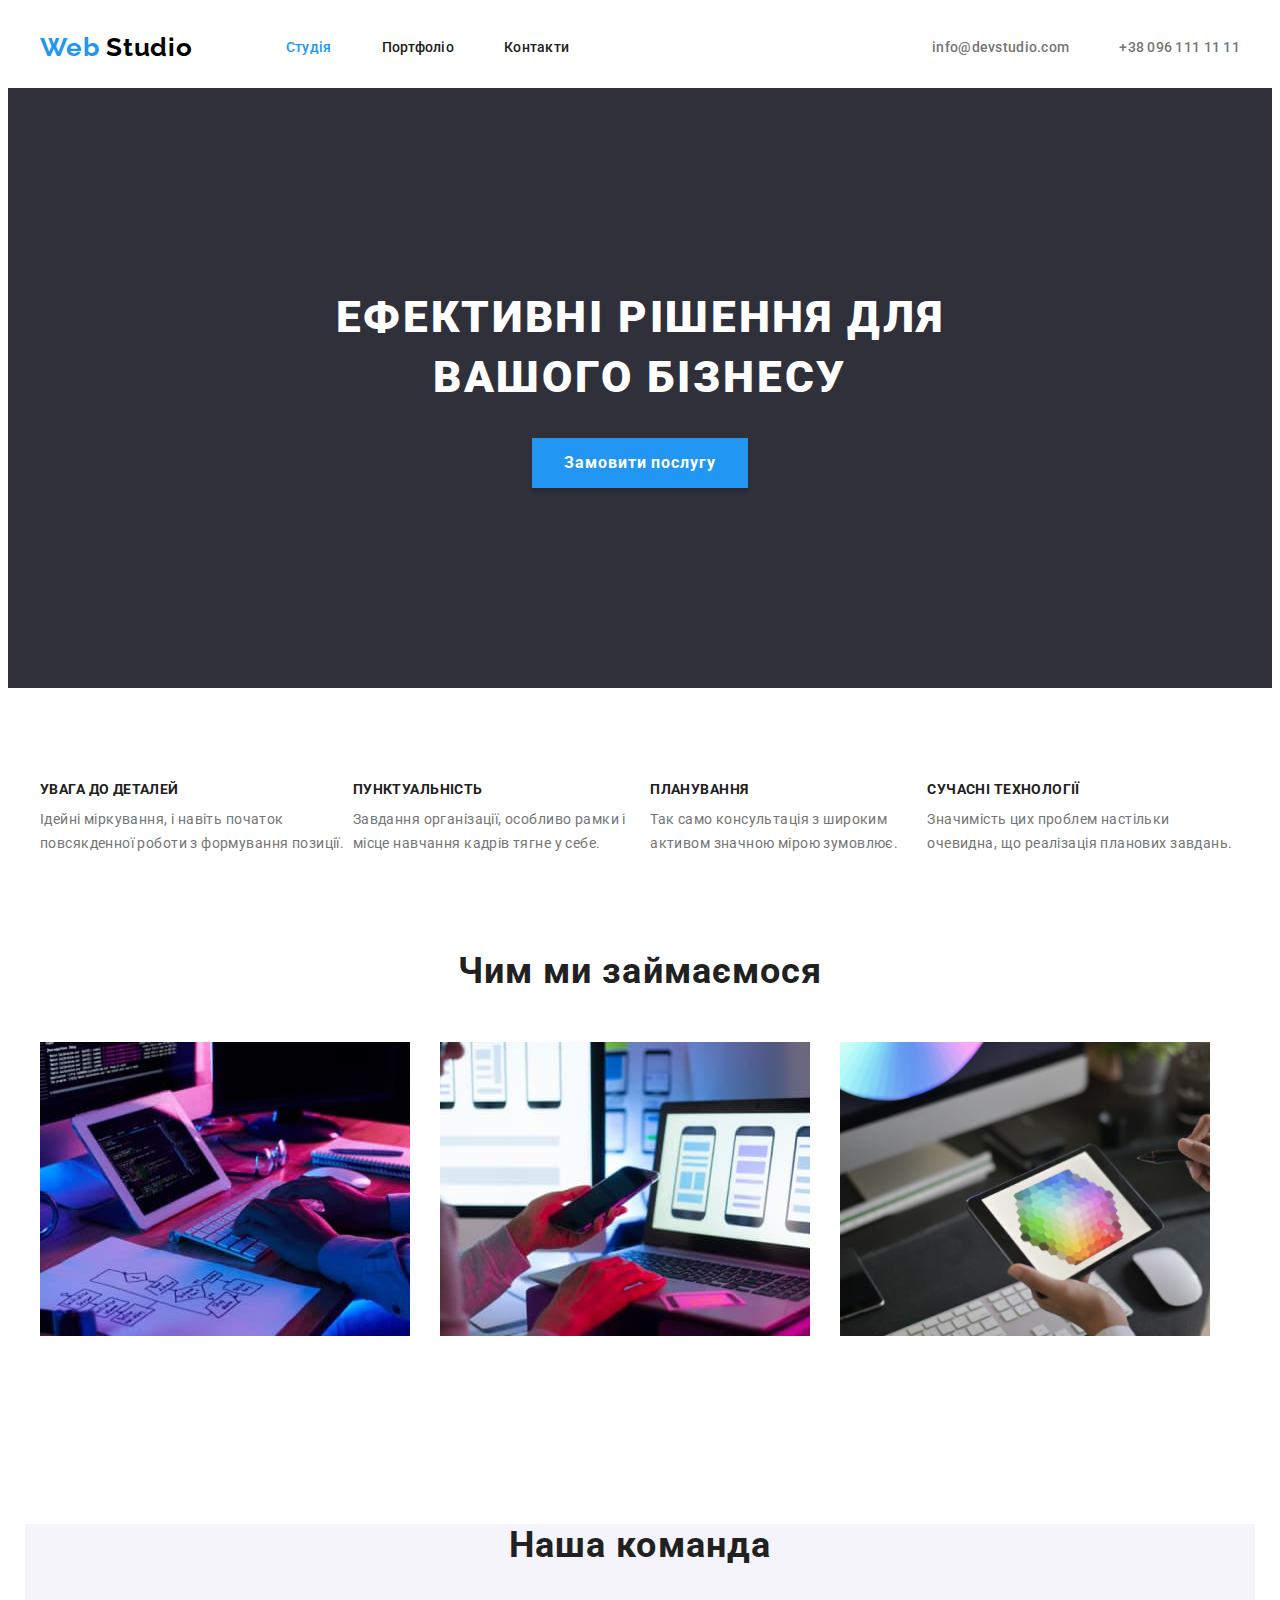
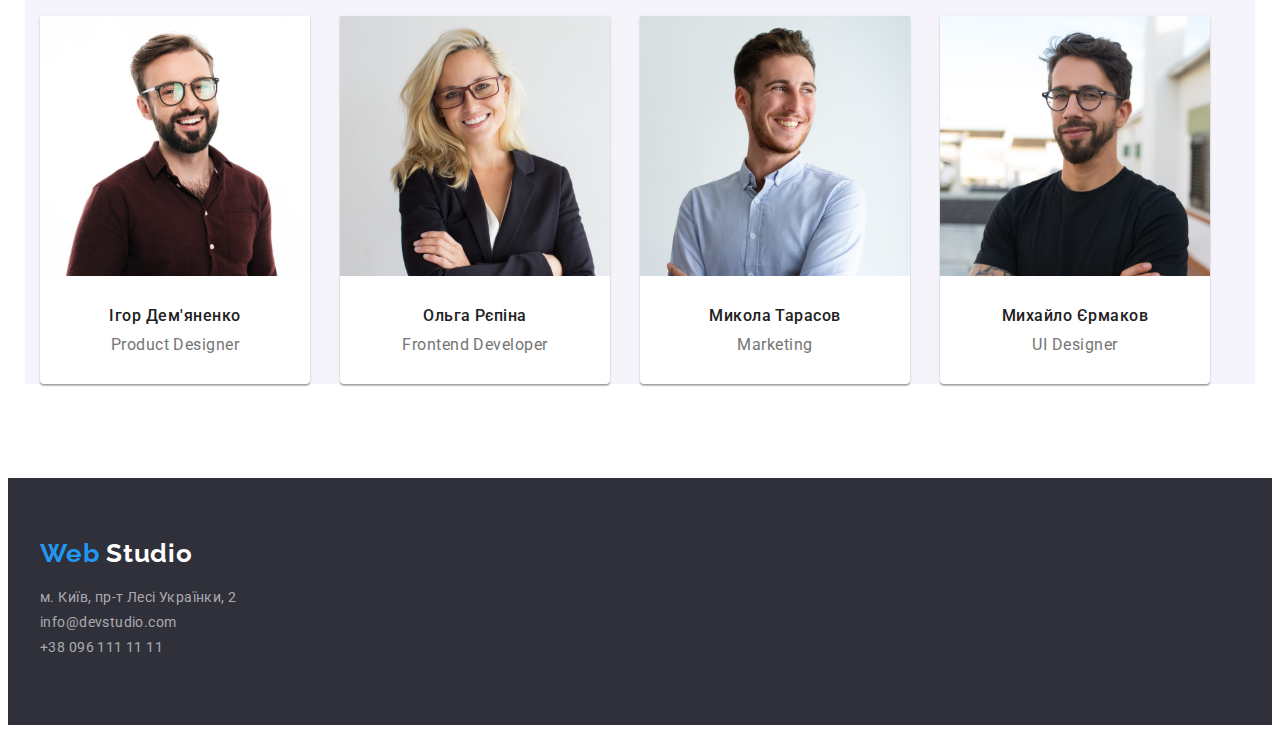
==== commit 67461932: "Переробив портфоліо як у Репети" ====
--- a/index.html
+++ b/index.html
@@ -163,14 +163,15 @@
         </div>
       </section>
     </main>
-    <footer>
+    <footer class="footer">
       <!--Підвал-->
-      <address>
-        <div class="container">
-          <a href="/" class="footer-logo logo link">
-            <span class="footer-logo-web">Web</span>
-            <span class="footer-logo-studio">Studio</span>
-          </a>
+      <!-- <address> -->
+      <div class="container">
+        <a href="/" class="footer-logo logo link">
+          <span class="footer-logo-web">Web</span>
+          <span class="footer-logo-studio">Studio</span>
+        </a>
+        <address>
           <ul class="footer-address-list">
             <li class="item">
               <a
@@ -188,8 +189,9 @@
               <a class="footer-address link" href="tel:+380961111111">+38 096 111 11 11</a>
             </li>
           </ul>
-        </div>
-      </address>
+        </address>
+      </div>
+      <!-- </address> -->
     </footer>
   </body>
 </html>
--- a/css/styles.css
+++ b/css/styles.css
@@ -13,6 +13,12 @@
   --text-color-white: #ffffff;
   --background-hero: #2f303a;
   --footer-addres: rgba(255, 255, 255, 0.6);
+
+  --page-bg-color: #f9f9fd;
+
+  --card-set-gap: 20px;
+  --card-shadow: 0px 1px 3px rgba(0, 0, 0, 0.12), 0px 1px 1px rgba(0, 0, 0, 0.14),
+    0px 2px 1px rgba(0, 0, 0, 0.2);
 }
 
 body {
@@ -43,11 +49,21 @@
   margin: 0;
   list-style: none;
 }
+img {
+  display: block;
+  max-width: 100%;
+  height: auto;
+}
+/* Section */
+.section {
+  padding: 94px 0;
+}
 /* header-nav */
 .header-nav {
   display: flex;
   align-items: center;
 }
+
 /* logo */
 .header-logo {
   display: inline-block;
@@ -169,10 +185,6 @@
   color: var(--text-color-white);
 }
 
-/* Section */
-.section {
-  padding: 94px 0;
-}
 /* Feateures */
 .feateure {
   padding-bottom: 0;
@@ -286,28 +298,52 @@
   background: var(--accent-color);
   color: var(--text-color-white);
 }
-.portfolio-list {
-  display: flex;
-  flex-wrap: wrap;
-  gap: 30px;
-}
+
 .portfolio-element {
   width: 370px;
   border: var(--title-text-color);
   box-sizing: border-box;
   border: 1px solid #eeeeee;
 }
-.portfolio-name {
+
+/* CARD SET */
+.card-set {
+  display: flex;
+  flex-wrap: wrap;
+  margin-left: calc(-1 * var(--card-set-gap));
+  margin-top: calc(-1 * var(--card-set-gap));
+}
+
+.card-set > .item {
+  /* width: 370px; */
+  border: var(--title-text-color);
+  box-sizing: border-box;
+  border: 1px solid #eeeeee;
+  flex-basis: calc(100% / 3 - var(--card-set-gap));
+  margin-left: var(--card-set-gap);
+  margin-top: var(--card-set-gap);
+}
+
+/* CARD */
+.card {
+  box-shadow: var(--card-shadow);
+  border-radius: 4px;
+  overflow: hidden;
+}
+
+.card-content {
   padding: 20px 24px;
 }
-.portfolio-list-title {
+
+.card-heading {
   font-size: 18px;
   line-height: 2;
   letter-spacing: 0.06em;
 
   color: var(--primary-text-color);
 }
-.portfolio-list-text {
+
+.card-text {
   margin-top: 4px;
   font-size: 16px;
   line-height: 1.88;
@@ -316,13 +352,14 @@
 }
 
 /* Footer */
-footer {
+.footer {
   background: var(--background-hero);
+  padding: 60px 0;
 }
 /* Footer logo */
 .footer-logo {
   display: inline-block;
-  padding: 60px 0 20px;
+  margin-bottom: 20px;
 }
 .footer-logo-studio {
   color: var(--text-color-white);
@@ -340,9 +377,7 @@
 /* .footer-address:last-child {
   padding-bottom: 0px;
 } */
-.footer-address-list .item:last-child {
-  padding-bottom: 60px;
-}
+
 .footer-address:hover,
 .footer-address:focus {
   color: var(--text-color-white);
